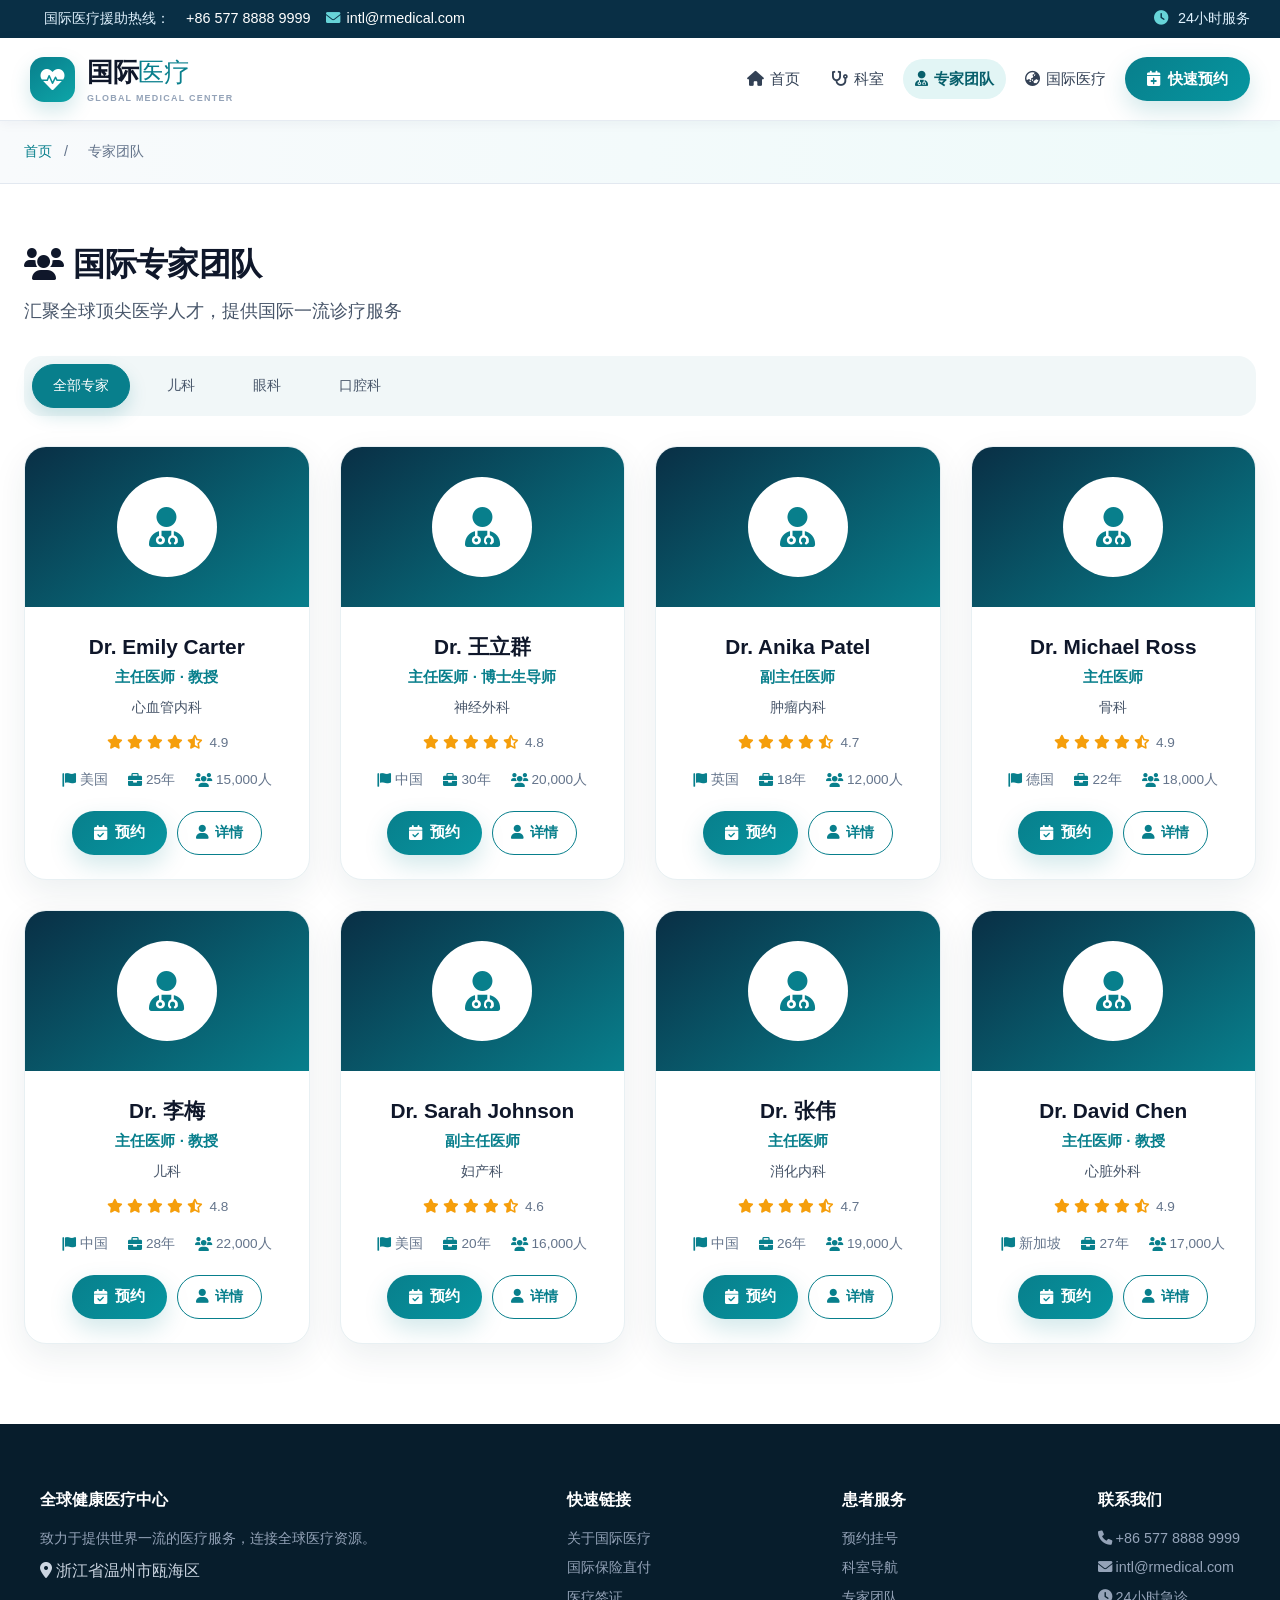
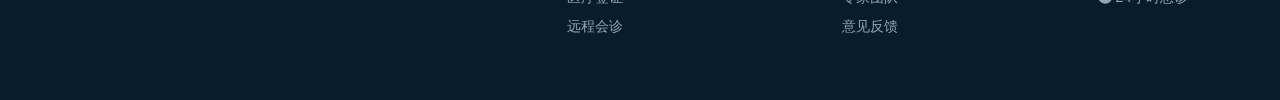
==== Hospital-website-main/pages/doctors.html @ e16c2fc0 "Add files via upload" ====
<!DOCTYPE html>
<html lang="zh-CN">
<head>
  <meta charset="UTF-8">
  <meta name="viewport" content="width=device-width, initial-scale=1.0, maximum-scale=1.5, user-scalable=yes">
  <title>医生团队 - 国际医疗中心</title>
  
  <!-- Font Awesome 图标库 -->
  <link rel="stylesheet" href="https://cdnjs.cloudflare.com/ajax/libs/font-awesome/6.0.0-beta3/css/all.min.css">
  
  <!-- 本地样式文件 -->
  <link rel="stylesheet" href="../css/style.css">
  <link rel="stylesheet" href="../css/components.css">
  <link rel="stylesheet" href="../css/responsive.css">
  <link rel="stylesheet" href="../css/pages/doctors.css">
  <link rel="stylesheet" href="../css/modern.css">
</head>
<body>
  <!-- 顶部信息栏 -->
  <div id="topBar"></div>

  <!-- 主导航 -->
  <nav id="mainNav"></nav>
  
  <!-- 面包屑导航 -->
  <div class="breadcrumb">
    <a href="../index.html">首页</a>
    <span>/</span>
    <span>专家团队</span>
  </div>
  
  <!-- 医生团队内容 -->
  <div class="doctors-page">
    <div class="section-title">
      <i class="fas fa-users"></i> 国际专家团队
    </div>
    <p class="section-subtitle">汇聚全球顶尖医学人才，提供国际一流诊疗服务</p>
    
    <!-- 筛选栏 -->
    <div class="filter-bar">
      <button class="filter-btn active" aria-pressed="true" onclick="filterDoctorDirectory('all', this)">全部专家</button>
      <button class="filter-btn" aria-pressed="false" onclick="filterDoctorDirectory('儿科', this)">儿科</button>
      <button class="filter-btn" aria-pressed="false" onclick="filterDoctorDirectory('眼科', this)">眼科</button>
      <button class="filter-btn" aria-pressed="false" onclick="filterDoctorDirectory('口腔科', this)">口腔科</button>
    </div>
    
    <!-- 医生列表 -->
    <div class="doctors-grid" id="doctorsGrid"></div>
  </div>
  
  <!-- 页脚 -->
  <footer id="mainFooter"></footer>

  <!-- JavaScript 文件 -->
  <script src="../js/data.js?v=20260824-3"></script>
  <script src="../js/main.js?v=20260824-3"></script>
  <script src="../js/pages/doctors.js?v=20260824-3"></script>
</body>
</html>
---- Hospital-website-main/css/style.css ----
/* 全局样式和变量 */
:root {
  --primary-color: #0e7490;
  --primary-dark: #155e75;
  --primary-light: #7dd3fc;
  --secondary-color: #0b3b5c;
  --text-dark: #1e293b;
  --text-medium: #475569;
  --text-light: #64748b;
  --bg-light: #f8fafc;
  --bg-blue-light: #f0f9ff;
  --bg-blue-lighter: #e0f2fe;
  --border-color: #e2e8f0;
  --shadow-sm: 0 4px 12px rgba(0,0,0,0.02);
  --shadow-md: 0 6px 14px rgba(0,0,0,0.04);
  --shadow-lg: 0 18px 30px -10px rgba(14,116,144,0.15);
  --shadow-xl: 0 20px 25px -8px rgba(14,116,144,0.2);
  --radius-sm: 12px;
  --radius-md: 20px;
  --radius-lg: 24px;
  --radius-xl: 30px;
  --transition: all 0.25s ease;
  --transition-slow: all 0.3s ease;
}

* {
  margin: 0;
  padding: 0;
  box-sizing: border-box;
  font-family: 'Inter', -apple-system, BlinkMacSystemFont, 'Segoe UI', Roboto, Helvetica, Arial, sans-serif;
}

body {
  background-color: var(--bg-light);
  color: var(--text-dark);
  line-height: 1.5;
  overflow-x: hidden;
}

/* 顶部通知栏样式 */
.top-bar {
  background: var(--secondary-color);
  color: var(--bg-blue-lighter);
  padding: 8px 24px;
  display: flex;
  justify-content: space-between;
  align-items: center;
  font-size: 0.9rem;
  flex-wrap: wrap;
  gap: 8px;
}

.top-bar i {
  margin-right: 6px;
  color: var(--primary-light);
}

.top-bar a {
  color: white;
  text-decoration: none;
  font-weight: 500;
  margin-left: 16px;
}

.top-bar a:hover {
  text-decoration: underline;
}

/* 导航栏样式 */
.navbar {
  background: white;
  padding: 16px 24px;
  display: flex;
  flex-wrap: wrap;
  align-items: center;
  justify-content: space-between;
  box-shadow: var(--shadow-sm);
  border-bottom: 1px solid var(--border-color);
  position: sticky;
  top: 0;
  z-index: 50;
}

.logo-area {
  display: flex;
  align-items: center;
  gap: 12px;
}

.logo-icon {
  background: var(--primary-color);
  width: 45px;
  height: 45px;
  border-radius: var(--radius-sm);
  display: flex;
  align-items: center;
  justify-content: center;
  color: white;
  font-size: 24px;
}

.logo-text {
  font-weight: 700;
  font-size: 1.6rem;
  letter-spacing: -0.5px;
  color: #0f172a;
}

.logo-text span {
  color: var(--primary-color);
  font-weight: 300;
}

.nav-links {
  display: flex;
  align-items: center;
  gap: 28px;
  flex-wrap: wrap;
}

.nav-links a {
  text-decoration: none;
  color: #334155;
  font-weight: 500;
  transition: color 0.2s;
  font-size: 1rem;
  display: flex;
  align-items: center;
  gap: 6px;
}

.nav-links a:hover {
  color: var(--primary-color);
}

/* 按钮样式 */
.btn-primary {
  background: var(--primary-color);
  color: white;
  border: none;
  padding: 10px 22px;
  border-radius: 30px;
  font-weight: 600;
  cursor: pointer;
  transition: background 0.3s, transform 0.1s;
  display: flex;
  align-items: center;
  gap: 8px;
  font-size: 0.95rem;
}

.btn-primary:hover {
  background: var(--primary-dark);
  transform: translateY(-1px);
}

.btn-outline {
  background: transparent;
  border: 1.5px solid var(--primary-color);
  color: var(--primary-color);
  padding: 8px 18px;
  border-radius: 30px;
  font-weight: 600;
  cursor: pointer;
  transition: 0.2s;
  display: flex;
  align-items: center;
  gap: 6px;
  font-size: 0.9rem;
}

.btn-outline:hover {
  background: var(--bg-blue-lighter);
}

/* 英雄区域 */
.hero-section {
  background: linear-gradient(135deg, var(--bg-blue-light) 0%, var(--bg-blue-lighter) 100%);
  padding: 50px 24px 64px;
  display: flex;
  flex-wrap: wrap;
  align-items: center;
  justify-content: center;
  gap: 40px;
}

.hero-content {
  max-width: 600px;
}

.hero-content h1 {
  font-size: 3rem;
  font-weight: 700;
  line-height: 1.2;
  color: #0c4a6e;
  margin-bottom: 18px;
}

.hero-content h1 i {
  color: #0284c7;
  margin-right: 8px;
}

.hero-highlight {
  color: #075985;
  background: rgba(255,255,255,0.5);
  display: inline-block;
  padding: 4px 12px;
  border-radius: 30px;
  font-weight: 600;
  margin-bottom: 12px;
  backdrop-filter: blur(4px);
}

.hero-content p {
  font-size: 1.2rem;
  color: var(--text-dark);
  margin-bottom: 28px;
}

.hero-buttons {
  display: flex;
  gap: 16px;
  flex-wrap: wrap;
}

.hero-image {
  background: white;
  border-radius: var(--radius-xl);
  padding: 24px;
  box-shadow: 0 20px 35px -10px rgba(0,0,0,0.1);
  display: flex;
  flex-direction: column;
  gap: 20px;
  min-width: 280px;
  max-width: 400px;
}

.stat-item {
  display: flex;
  align-items: center;
  gap: 16px;
}

.stat-icon {
  background: var(--bg-blue-lighter);
  width: 50px;
  height: 50px;
  border-radius: 50%;
  display: flex;
  align-items: center;
  justify-content: center;
  color: #0369a1;
  font-size: 22px;
}

.stat-text h4 {
  font-weight: 700;
  font-size: 1.4rem;
  color: #0f172a;
}

.stat-text p {
  color: var(--text-medium);
  font-size: 0.9rem;
}

/* 快速操作卡片 */
.quick-actions {
  display: flex;
  flex-wrap: wrap;
  justify-content: center;
  gap: 24px;
  padding: 40px 24px;
  background: white;
  margin-top: -30px;
  border-radius: 40px 40px 0 0;
  position: relative;
  z-index: 5;
  box-shadow: 0 -8px 20px rgba(0,0,0,0.02);
}

.action-card {
  background: #ffffff;
  border: 1px solid var(--border-color);
  border-radius: var(--radius-lg);
  padding: 24px 18px;
  width: 180px;
  text-align: center;
  transition: var(--transition);
  cursor: pointer;
  box-shadow: var(--shadow-md);
}

.action-card:hover {
  transform: translateY(-6px);
  box-shadow: var(--shadow-lg);
  border-color: var(--primary-light);
}

.action-card i {
  font-size: 30px;
  color: var(--primary-color);
  margin-bottom: 14px;
}

.action-card h3 {
  font-size: 1.1rem;
  font-weight: 600;
  margin-bottom: 6px;
}

.action-card p {
  color: var(--text-light);
  font-size: 0.85rem;
}

/* 科室部分 */
.department-section {
  padding: 50px 24px;
  max-width: 1300px;
  margin: 0 auto;
}

.section-title {
  font-size: 2rem;
  font-weight: 700;
  color: #0f172a;
  margin-bottom: 10px;
  display: flex;
  align-items: center;
  gap: 10px;
}

.section-subtitle {
  color: var(--text-medium);
  margin-bottom: 32px;
  font-size: 1.1rem;
}

.dept-grid {
  display: flex;
  flex-wrap: wrap;
  gap: 20px;
  justify-content: center;
}

.dept-item {
  background: white;
  border-radius: var(--radius-md);
  padding: 22px 20px;
  width: 160px;
  text-align: center;
  box-shadow: var(--shadow-md);
  border: 1px solid #f1f5f9;
  transition: 0.2s;
  cursor: pointer;
}

.dept-item:hover {
  border-color: var(--primary-color);
  background: var(--bg-blue-light);
}

.dept-item i {
  font-size: 28px;
  color: #0369a1;
  margin-bottom: 10px;
}

.dept-item span {
  font-weight: 500;
  display: block;
  font-size: 0.95rem;
}

/* 国际医疗部分 */
.international-section {
  background: var(--secondary-color);
  color: white;
  padding: 50px 24px;
  display: flex;
  flex-wrap: wrap;
  justify-content: center;
  gap: 50px;
  align-items: center;
}

.international-text {
  max-width: 500px;
}

.international-text h2 {
  font-size: 2.2rem;
  margin-bottom: 16px;
  font-weight: 700;
}

.international-text p {
  color: #bae6fd;
  margin-bottom: 20px;
}

.flag-icons i {
  font-size: 30px;
  margin-right: 14px;
  color: var(--primary-light);
}

.global-stats {
  display: flex;
  gap: 30px;
}

.global-stat {
  background: rgba(255,255,255,0.1);
  backdrop-filter: blur(8px);
  padding: 20px 22px;
  border-radius: var(--radius-lg);
  text-align: center;
  min-width: 120px;
}

.global-stat h3 {
  font-size: 2rem;
  font-weight: 700;
  color: white;
}

.global-stat p {
  color: #cbd5e1;
}

/* 医生团队 */
.doctors-section {
  padding: 60px 24px;
  max-width: 1300px;
  margin: 0 auto;
}

.doctor-cards {
  display: flex;
  flex-wrap: wrap;
  gap: 28px;
  justify-content: center;
  margin-top: 30px;
}

.doctor-card {
  background: white;
  border-radius: var(--radius-lg);
  padding: 24px;
  width: 240px;
  box-shadow: var(--shadow-md);
  border: 1px solid #eef2f6;
  text-align: center;
  transition: var(--transition);
}

.doctor-card:hover {
  transform: translateY(-6px);
  box-shadow: var(--shadow-xl);
}

.doctor-avatar {
  width: 80px;
  height: 80px;
  background: var(--bg-blue-lighter);
  border-radius: 50%;
  display: flex;
  align-items: center;
  justify-content: center;
  margin: 0 auto 16px;
  color: #0369a1;
  font-size: 36px;
}

.doctor-card h4 {
  font-weight: 700;
  font-size: 1.2rem;
}

.doctor-card p {
  color: var(--text-medium);
  font-size: 0.9rem;
  margin: 6px 0;
}

.badge {
  background: #dcfce7;
  color: #166534;
  padding: 4px 10px;
  border-radius: 20px;
  font-size: 0.8rem;
  display: inline-block;
  margin-top: 6px;
}

/* 面包屑导航 */
.breadcrumb {
  padding: 20px 24px;
  background: #f8fafc;
  border-bottom: 1px solid var(--border-color);
  font-size: 0.9rem;
}

.breadcrumb a {
  color: var(--primary-color);
  text-decoration: none;
}

.breadcrumb span {
  color: var(--text-light);
  margin: 0 8px;
}

.footer {
  background: #0f172a;
  color: #cbd5e1;
  padding: 40px 24px 20px;
  margin-top: 30px;
}

.footer-grid {
  display: flex;
  flex-wrap: wrap;
  justify-content: space-between;
  gap: 30px;
  max-width: 1200px;
  margin: 0 auto 30px;
}

.footer-col h4 {
  color: white;
  margin-bottom: 16px;
  font-weight: 600;
}

.footer-col a {
  display: block;
  color: #94a3b8;
  text-decoration: none;
  margin-bottom: 8px;
  font-size: 0.9rem;
}

.footer-col a:hover {
  color: var(--primary-light);
}

.footer-bottom {
  text-align: center;
  border-top: 1px solid #1e293b;
  padding-top: 20px;
  font-size: 0.85rem;
  color: #64748b;
}
---- Hospital-website-main/css/components.css ----
.card {
  background: white;
  border-radius: var(--radius-lg);
  padding: 24px;
  box-shadow: var(--shadow-md);
  transition: var(--transition);
}

.card:hover {
  transform: translateY(-4px);
  box-shadow: var(--shadow-lg);
}

.form-group {
  margin-bottom: 20px;
}

.form-label {
  display: block;
  margin-bottom: 8px;
  font-weight: 500;
  color: var(--text-dark);
}

.form-input,
.form-select,
.form-textarea {
  width: 100%;
  padding: 10px 14px;
  border: 1px solid var(--border-color);
  border-radius: 8px;
  font-size: 0.95rem;
  transition: border-color 0.2s, box-shadow 0.2s;
  font-family: inherit;
}

.form-input:focus,
.form-select:focus,
.form-textarea:focus {
  outline: none;
  border-color: var(--primary-color);
  box-shadow: 0 0 0 3px rgba(14,116,144,0.1);
}

.form-textarea {
  resize: vertical;
  min-height: 100px;
}

.tag {
  display: inline-block;
  padding: 4px 12px;
  border-radius: 20px;
  font-size: 0.8rem;
  font-weight: 500;
}

.tag-green {
  background: #dcfce7;
  color: #166534;
}

.tag-blue {
  background: #dbeafe;
  color: #1e40af;
}

.tag-orange {
  background: #ffedd5;
  color: #9a3412;
}

.tag-red {
  background: #fee2e2;
  color: #991b1b;
}

.alert {
  padding: 12px 16px;
  border-radius: 8px;
  margin-bottom: 16px;
  display: flex;
  align-items: center;
  gap: 8px;
}

.alert-info {
  background: #e0f2fe;
  color: #075985;
}

.alert-success {
  background: #dcfce7;
  color: #166534;
}

.alert-warning {
  background: #fef3c7;
  color: #92400e;
}

.alert-error {
  background: #fee2e2;
  color: #991b1b;
}

.spinner {
  width: 40px;
  height: 40px;
  border: 4px solid var(--border-color);
  border-top-color: var(--primary-color);
  border-radius: 50%;
  animation: spin 0.8s linear infinite;
  margin: 20px auto;
}

@keyframes spin {
  to { transform: rotate(360deg); }
}

/* 模态框 */
.modal-overlay {
  position: fixed;
  top: 0;
  left: 0;
  right: 0;
  bottom: 0;
  background: rgba(0,0,0,0.5);
  display: flex;
  align-items: center;
  justify-content: center;
  z-index: 100;
  animation: fadeIn 0.3s ease;
}

.modal-content {
  background: white;
  border-radius: var(--radius-lg);
  padding: 30px;
  max-width: 500px;
  width: 90%;
  max-height: 90vh;
  overflow-y: auto;
  animation: slideUp 0.3s ease;
}

@keyframes fadeIn {
  from { opacity: 0; }
  to { opacity: 1; }
}

@keyframes slideUp {
  from { transform: translateY(20px); opacity: 0; }
  to { transform: translateY(0); opacity: 1; }
}

/* Toast提示 */
.toast {
  position: fixed;
  bottom: 30px;
  right: 30px;
  background: var(--primary-color);
  color: white;
  padding: 12px 20px;
  border-radius: 8px;
  font-weight: 500;
  z-index: 1000;
  animation: slideIn 0.3s ease;
}

@keyframes slideIn {
  from { transform: translateX(100%); opacity: 0; }
  to { transform: translateX(0); opacity: 1; }
}

@keyframes slideOut {
  from { transform: translateX(0); opacity: 1; }
  to { transform: translateX(100%); opacity: 0; }
}

/* 分页 */
.pagination {
  display: flex;
  justify-content: center;
  gap: 8px;
  margin-top: 30px;
}

.page-btn {
  width: 40px;
  height: 40px;
  border: 1px solid var(--border-color);
  border-radius: 8px;
  background: white;
  cursor: pointer;
  transition: all 0.2s;
  display: flex;
  align-items: center;
  justify-content: center;
}

.page-btn:hover,
.page-btn.active {
  background: var(--primary-color);
  color: white;
  border-color: var(--primary-color);
}
---- Hospital-website-main/css/responsive.css ----
/* 响应式设计 */

/* 平板设备 */
@media (max-width: 1024px) {
  .hero-content h1 {
    font-size: 2.5rem;
  }
  
  .action-card {
    width: 160px;
  }
  
  .dept-grid {
    gap: 16px;
  }
  
  .dept-item {
    width: 140px;
  }
}

/* 手机横屏和小平板 */
@media (max-width: 768px) {
  .navbar {
    flex-direction: column;
    gap: 12px;
    align-items: stretch;
  }
  
  .nav-links {
    gap: 16px;
    justify-content: center;
  }
  
  .hero-content h1 {
    font-size: 2.2rem;
  }
  
  .hero-section {
    padding: 30px 16px 50px;
    gap: 30px;
  }
  
  .action-card {
    width: 140px;
    padding: 16px 10px;
  }
  
  .dept-item {
    width: 130px;
    padding: 16px 8px;
  }
  
  .global-stats {
    flex-wrap: wrap;
    justify-content: center;
  }
  
  .global-stat {
    min-width: 100px;
    padding: 15px;
  }
  
  .doctor-card {
    width: 200px;
  }
  
  .top-bar {
    flex-direction: column;
    align-items: center;
    text-align: center;
  }
  
  .footer-grid {
    flex-direction: column;
    gap: 24px;
  }
  
  .breadcrumb {
    padding: 15px 16px;
  }
}

/* 手机竖屏 */
@media (max-width: 480px) {
  .hero-content h1 {
    font-size: 1.8rem;
  }
  
  .hero-content p {
    font-size: 1rem;
  }
  
  .hero-buttons {
    flex-direction: column;
  }
  
  .btn-primary,
  .btn-outline {
    width: 100%;
    justify-content: center;
  }
  
  .action-card {
    width: calc(50% - 20px);
    min-width: 120px;
    padding: 12px 8px;
  }
  
  .action-card i {
    font-size: 24px;
  }
  
  .action-card h3 {
    font-size: 0.9rem;
  }
  
  .dept-item {
    width: calc(33.33% - 16px);
    min-width: 90px;
    padding: 12px 6px;
  }
  
  .dept-item i {
    font-size: 22px;
  }
  
  .dept-item span {
    font-size: 0.85rem;
  }
  
  .doctor-card {
    width: 100%;
    max-width: 280px;
    margin: 0 auto;
  }
  
  .global-stat {
    min-width: 90px;
    padding: 12px;
  }
  
  .global-stat h3 {
    font-size: 1.5rem;
  }
  
  .section-title {
    font-size: 1.5rem;
  }
  
  .section-subtitle {
    font-size: 0.95rem;
  }
  
  .modal-content {
    padding: 20px;
    margin: 10px;
  }
  
  .toast {
    bottom: 20px;
    right: 20px;
    left: 20px;
    text-align: center;
  }
}
---- Hospital-website-main/css/pages/doctors.css ----
/* 医生团队页面专用样式 */

.doctors-page {
  padding: 40px 24px;
  max-width: 1400px;
  margin: 0 auto;
}

.filter-bar {
  display: flex;
  flex-wrap: wrap;
  gap: 16px;
  margin: 30px 0;
  align-items: center;
}

.filter-btn {
  padding: 10px 20px;
  border: 1px solid var(--border-color);
  border-radius: 30px;
  background: white;
  cursor: pointer;
  transition: var(--transition);
  font-size: 0.9rem;
  font-weight: 500;
  color: var(--text-medium);
}

.filter-btn:hover {
  background: var(--bg-blue-light);
  border-color: var(--primary-light);
}

.filter-btn.active {
  background: var(--primary-color);
  color: white;
  border-color: var(--primary-color);
}

.doctors-grid {
  display: grid;
  grid-template-columns: repeat(auto-fill, minmax(280px, 1fr));
  gap: 30px;
  margin-top: 30px;
}

.doctor-profile-card {
  background: white;
  border-radius: var(--radius-md);
  overflow: hidden;
  box-shadow: var(--shadow-md);
  border: 1px solid #f1f5f9;
  transition: var(--transition-slow);
  cursor: pointer;
}

.doctor-profile-card:hover {
  transform: translateY(-8px);
  box-shadow: var(--shadow-xl);
  border-color: var(--primary-light);
}

.doctor-header {
  background: linear-gradient(135deg, var(--secondary-color) 0%, var(--primary-color) 100%);
  padding: 30px 20px;
  text-align: center;
  position: relative;
}

.doctor-avatar-large {
  width: 100px;
  height: 100px;
  background: white;
  border-radius: 50%;
  display: flex;
  align-items: center;
  justify-content: center;
  margin: 0 auto;
  color: var(--primary-color);
  font-size: 40px;
  border: 4px solid rgba(255,255,255,0.3);
}

.doctor-body {
  padding: 24px 20px;
  text-align: center;
}

.doctor-name {
  font-size: 1.3rem;
  font-weight: 700;
  color: #0f172a;
  margin-bottom: 4px;
}

.doctor-title {
  color: var(--primary-color);
  font-weight: 600;
  font-size: 0.95rem;
  margin-bottom: 8px;
}

.doctor-specialty {
  color: var(--text-medium);
  font-size: 0.9rem;
  margin-bottom: 12px;
}

.doctor-meta {
  display: flex;
  justify-content: center;
  gap: 20px;
  margin: 16px 0;
  font-size: 0.85rem;
  color: var(--text-light);
  flex-wrap: wrap;
}

.doctor-meta span {
  display: flex;
  align-items: center;
  gap: 4px;
}

.doctor-meta i {
  color: var(--primary-color);
}

.doctor-actions {
  display: flex;
  gap: 10px;
  justify-content: center;
  margin-top: 20px;
}

.rating {
  color: #f59e0b;
  margin: 8px 0;
}

.rating i {
  margin: 0 2px;
  font-size: 14px;
}

/* 响应式调整 */
@media (max-width: 768px) {
  .doctors-grid {
    grid-template-columns: repeat(auto-fill, minmax(240px, 1fr));
    gap: 20px;
  }
  
  .filter-bar {
    gap: 10px;
  }
  
  .filter-btn {
    padding: 8px 16px;
    font-size: 0.85rem;
  }
}

@media (max-width: 480px) {
  .doctors-grid {
    grid-template-columns: 1fr;
  }
  
  .doctor-avatar-large {
    width: 80px;
    height: 80px;
    font-size: 32px;
  }
}

.doctors-empty {
  grid-column: 1 / -1;
  padding: 64px 24px;
  border: 1px dashed var(--border-color);
  border-radius: var(--radius-lg);
  background: white;
  color: var(--text-medium);
  text-align: center;
}

.doctors-empty > i {
  width: 64px;
  height: 64px;
  display: inline-grid;
  place-items: center;
  margin-bottom: 18px;
  border-radius: 50%;
  background: var(--bg-blue-light);
  color: var(--primary-color);
  font-size: 26px;
}

.doctors-empty h3 { margin-bottom: 8px; color: var(--text-dark); }
---- Hospital-website-main/css/modern.css ----
/* 现代视觉与体验增强层：在原有样式之后加载 */
:root {
  --primary-color: #087f8c;
  --primary-dark: #075f6b;
  --primary-light: #67d4d8;
  --secondary-color: #092f45;
  --bg-light: #f7fafc;
  --shadow-sm: 0 2px 12px rgba(9, 47, 69, .05);
  --shadow-md: 0 12px 34px rgba(9, 47, 69, .08);
  --shadow-lg: 0 22px 50px -12px rgba(8, 127, 140, .20);
  --shadow-xl: 0 28px 60px -14px rgba(8, 127, 140, .25);
}

body { background: #fff; }
button, input, select, textarea { font: inherit; }
button:focus-visible, a:focus-visible, input:focus-visible, select:focus-visible, textarea:focus-visible {
  outline: 3px solid rgba(8, 127, 140, .28);
  outline-offset: 3px;
}

.top-bar {
  min-height: 38px;
  padding: 7px max(24px, calc((100vw - 1220px) / 2));
  background: #092f45;
}
.top-bar > div { display: flex; align-items: center; flex-wrap: wrap; gap: 8px; }
.top-bar a { margin-left: 8px; }

#mainNav {
  position: sticky;
  top: 0;
  z-index: 50;
  display: block;
  border-bottom: 1px solid rgba(226, 232, 240, .85);
  background: rgba(255, 255, 255, .92);
  box-shadow: var(--shadow-sm);
  backdrop-filter: blur(16px);
}
.navbar {
  min-height: 82px;
  max-width: 1280px;
  margin: 0 auto;
  padding: 14px 30px;
  border: 0;
  background: transparent;
  box-shadow: none;
}
.logo-area { color: inherit; text-decoration: none; }
.logo-icon {
  border-radius: 14px;
  background: linear-gradient(145deg, var(--primary-color), #0ea5a8);
  box-shadow: 0 9px 20px rgba(8,127,140,.18);
}
.logo-subtitle { display: block; margin-top: 1px; color: #94a3b8; font-size: .56rem; font-weight: 700; letter-spacing: .14em; }
.nav-links { gap: 7px; }
.nav-links a { padding: 9px 12px; border-radius: 999px; font-size: .94rem; }
.nav-links a:hover { background: #edfafa; }
.nav-links a.active { color: var(--primary-dark); background: #e2f5f5; font-weight: 700; }
.mobile-menu-btn { display: none; width: 44px; height: 44px; color: var(--secondary-color); border: 0; border-radius: 12px; background: #edfafa; cursor: pointer; font-size: 1.2rem; }

.btn-primary {
  min-height: 44px;
  justify-content: center;
  background: linear-gradient(135deg, var(--primary-color), #0796a0);
  box-shadow: 0 10px 24px rgba(8,127,140,.18);
}
.btn-primary:hover { box-shadow: 0 14px 28px rgba(8,127,140,.25); transform: translateY(-2px); }
.btn-outline { min-height: 44px; justify-content: center; background: rgba(255,255,255,.58); }

.hero-section {
  position: relative;
  overflow: hidden;
  min-height: 620px;
  padding: 72px 24px 92px;
  background: radial-gradient(circle at 75% 15%, rgba(103,212,216,.30), transparent 28%), linear-gradient(135deg, #f3fbfb 0%, #e7f7f8 50%, #edf7ff 100%);
}
.hero-section::before {
  position: absolute;
  right: -120px;
  bottom: -180px;
  width: 520px;
  height: 520px;
  border: 1px solid rgba(8,127,140,.12);
  border-radius: 50%;
  content: "";
  box-shadow: 0 0 0 70px rgba(255,255,255,.22), 0 0 0 140px rgba(255,255,255,.12);
}
.hero-content { position: relative; z-index: 1; max-width: 650px; }
.hero-content h1 { color: #092f45; font-size: clamp(2.75rem, 5vw, 4.6rem); font-weight: 800; line-height: 1.08; letter-spacing: -.055em; }
.hero-content h1 span { color: var(--primary-color); }
.hero-content p { max-width: 620px; color: #42586b; line-height: 1.8; }
.hero-highlight { border: 1px solid rgba(8,127,140,.15); background: rgba(255,255,255,.72); box-shadow: 0 5px 18px rgba(9,47,69,.05); }
.hero-image { position: relative; z-index: 1; min-width: 330px; border: 1px solid rgba(255,255,255,.9); box-shadow: 0 28px 70px -20px rgba(9,47,69,.28); }

.quick-actions { max-width: 1180px; margin: -45px auto 0; border-radius: 28px; box-shadow: 0 18px 45px rgba(9,47,69,.08); }
.action-card { width: 190px; color: inherit; border-color: #e8f0f3; cursor: pointer; }
.action-card:hover { background: linear-gradient(180deg, #fff, #f4fbfb); }
.department-section, .doctors-section { padding-top: 88px; padding-bottom: 88px; }
.dept-item { width: 170px; color: inherit; cursor: pointer; }
.section-title { letter-spacing: -.02em; }

.international-section { padding-top: 84px; padding-bottom: 84px; background: radial-gradient(circle at 80% 20%, rgba(103,212,216,.18), transparent 30%), linear-gradient(135deg, #092f45, #0a4558); }
.global-stat { border: 1px solid rgba(255,255,255,.13); background: rgba(255,255,255,.09); }
.doctor-card, .dept-card, .doctor-profile-card, .service-card, .appointment-form-section, .info-card { border-color: #e8f0f3; box-shadow: var(--shadow-md); }
.doctor-card { width: 260px; }

.breadcrumb { background: linear-gradient(90deg, #f8fafc, #eefafa); }
.department-detail, .doctors-page, .appointment-page { padding-top: 56px; padding-bottom: 80px; }
.dept-card, .doctor-profile-card, .service-card { border-radius: 22px; }
.doctor-header { background: linear-gradient(145deg, #092f45, #087f8c); }
.filter-bar { padding: 8px; border-radius: 18px; background: #f1f7f8; }
.filter-btn { border-color: transparent; background: transparent; }
.filter-btn.active { box-shadow: 0 8px 18px rgba(8,127,140,.18); }
.appointment-form-section { border: 1px solid #e8f0f3; }
.form-input, .form-select, .form-textarea { min-height: 46px; border-radius: 11px; background: #fbfdfe; }
.form-textarea { min-height: 110px; }
.info-card { border: 1px solid #e8f0f3; border-left: 4px solid var(--primary-color); }
.international-hero { padding-top: 100px; padding-bottom: 100px; background: radial-gradient(circle at 20% 20%, rgba(103,212,216,.25), transparent 28%), linear-gradient(135deg, #092f45, #087f8c); }
.partner-section { background: #f4f9fa; }
.partner-logo { border: 1px solid #e7eff1; box-shadow: var(--shadow-md); }

.footer { margin-top: 0; padding: 64px 24px 24px; background: #071d2c; }
.footer-col span { display: block; color: #94a3b8; font-size: .9rem; }
.toast { right: 26px; bottom: 26px; padding: 14px 19px; border-radius: 12px; background: #092f45; box-shadow: 0 18px 45px rgba(9,47,69,.28); }

@media (max-width: 900px) {
  .navbar { position: relative; }
  .mobile-menu-btn { display: inline-grid; place-items: center; }
  .nav-links {
    position: absolute;
    top: calc(100% + 1px);
    right: 18px;
    left: 18px;
    display: none;
    align-items: stretch;
    gap: 5px;
    padding: 14px;
    border: 1px solid #e2e8f0;
    border-radius: 18px;
    background: rgba(255,255,255,.98);
    box-shadow: 0 24px 60px rgba(9,47,69,.16);
  }
  .nav-links.open { display: flex; flex-direction: column; }
  .nav-links a { justify-content: flex-start; padding: 12px 14px; }
  .nav-links .btn-primary { width: 100%; margin-top: 6px; }
  .hero-section { min-height: auto; }
}

@media (max-width: 768px) {
  .top-bar > div:last-child { display: none; }
  .navbar { min-height: 72px; padding: 11px 18px; flex-direction: row; align-items: center; }
  .logo-icon { width: 42px; height: 42px; }
  .logo-text { font-size: 1.35rem; }
  .hero-section { padding: 58px 18px 82px; }
  .hero-image { width: min(100%, 430px); min-width: 0; }
  .quick-actions { margin: -28px 14px 0; padding: 25px 14px; border-radius: 22px; }
  .action-card { width: calc(50% - 12px); }
  .department-section, .doctors-section { padding-top: 68px; padding-bottom: 68px; }
  .international-section { padding-top: 68px; padding-bottom: 68px; }
}

@media (max-width: 480px) {
  .top-bar { justify-content: center; padding-inline: 12px; font-size: .76rem; }
  .top-bar a[href^="mailto"] { display: none; }
  .logo-subtitle { display: none; }
  .hero-content h1 { font-size: 2.5rem; }
  .hero-content p { font-size: 1.02rem; }
  .action-card { min-width: 0; }
  .dept-item { width: calc(50% - 10px); min-width: 0; }
  .filter-bar { flex-wrap: nowrap; overflow-x: auto; scrollbar-width: none; }
  .filter-btn { flex: 0 0 auto; }
}

@media (prefers-reduced-motion: reduce) {
  *, *::before, *::after { scroll-behavior: auto !important; animation-duration: .01ms !important; animation-iteration-count: 1 !important; transition-duration: .01ms !important; }
}
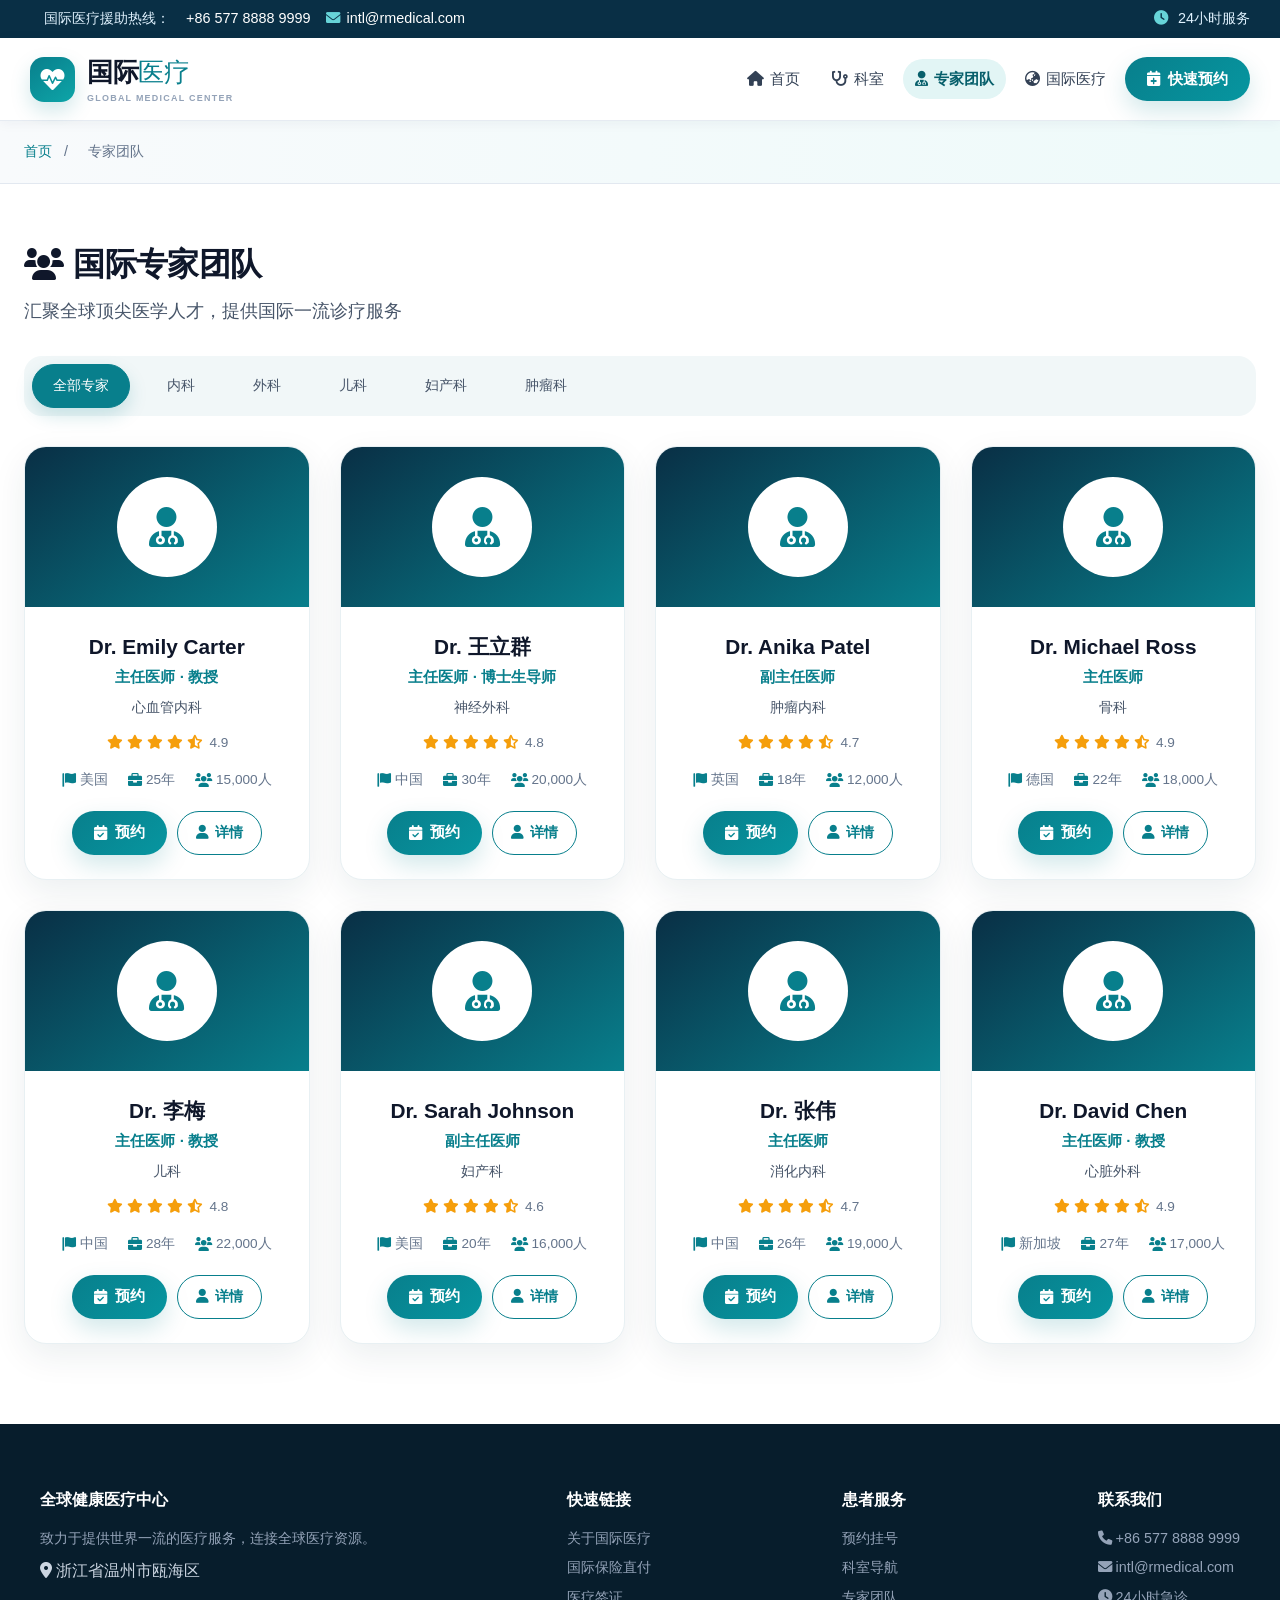
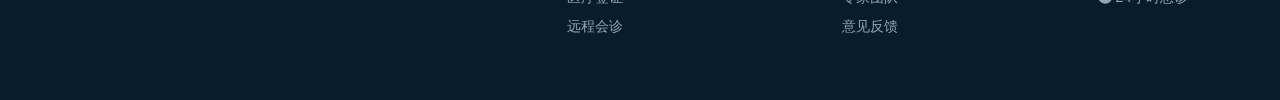
==== commit c6568fa3: "Add files via upload" ====
--- a/Hospital-website-main/pages/doctors.html
+++ b/Hospital-website-main/pages/doctors.html
@@ -38,10 +38,12 @@
     
     <!-- 筛选栏 -->
     <div class="filter-bar">
-      <button class="filter-btn active" aria-pressed="true" onclick="filterDoctorDirectory('all', this)">全部专家</button>
-      <button class="filter-btn" aria-pressed="false" onclick="filterDoctorDirectory('儿科', this)">儿科</button>
-      <button class="filter-btn" aria-pressed="false" onclick="filterDoctorDirectory('眼科', this)">眼科</button>
-      <button class="filter-btn" aria-pressed="false" onclick="filterDoctorDirectory('口腔科', this)">口腔科</button>
+      <button class="filter-btn active" aria-pressed="true" onclick="filterDoctors('all', this)">全部专家</button>
+      <button class="filter-btn" aria-pressed="false" onclick="filterDoctors('internal', this)">内科</button>
+      <button class="filter-btn" aria-pressed="false" onclick="filterDoctors('surgery', this)">外科</button>
+      <button class="filter-btn" aria-pressed="false" onclick="filterDoctors('pediatrics', this)">儿科</button>
+      <button class="filter-btn" aria-pressed="false" onclick="filterDoctors('obgyn', this)">妇产科</button>
+      <button class="filter-btn" aria-pressed="false" onclick="filterDoctors('oncology', this)">肿瘤科</button>
     </div>
     
     <!-- 医生列表 -->
@@ -52,8 +54,8 @@
   <footer id="mainFooter"></footer>
 
   <!-- JavaScript 文件 -->
-  <script src="../js/data.js?v=20260824-3"></script>
-  <script src="../js/main.js?v=20260824-3"></script>
-  <script src="../js/pages/doctors.js?v=20260824-3"></script>
+  <script src="../js/data.js?v=20260824-4"></script>
+  <script src="../js/main.js?v=20260824-4"></script>
+  <script src="../js/pages/doctors.js?v=20260824-4"></script>
 </body>
 </html>
--- a/Hospital-website-main/css/modern.css
+++ b/Hospital-website-main/css/modern.css
@@ -99,6 +99,17 @@
 .dept-item { width: 170px; color: inherit; cursor: pointer; }
 .section-title { letter-spacing: -.02em; }
 
+.home-section-heading { display: flex; align-items: end; justify-content: space-between; gap: 28px; margin-bottom: 36px; }
+.home-section-heading .section-title { margin-bottom: 8px; }
+.home-section-heading .section-subtitle { margin-bottom: 0; }
+.section-kicker { display: block; margin-bottom: 9px; color: var(--primary-color); font-size: .72rem; font-weight: 800; letter-spacing: .16em; }
+.section-more { display: inline-flex; flex: 0 0 auto; align-items: center; gap: 8px; padding: 10px 16px; color: var(--primary-dark); border: 1px solid #cfe7e9; border-radius: 999px; background: white; font-size: .88rem; font-weight: 700; text-decoration: none; transition: .2s; }
+.section-more:hover { border-color: var(--primary-light); background: #edfafa; transform: translateY(-2px); }
+.dept-item small { display: block; margin-top: 7px; color: #94a3b8; font-size: .72rem; }
+.doctor-card { display: flex; flex-direction: column; align-items: center; }
+.doctor-book-link { display: inline-flex; align-items: center; gap: 7px; margin-top: 17px; color: var(--primary-color); font-size: .84rem; font-weight: 700; text-decoration: none; }
+.doctor-book-link:hover { color: var(--primary-dark); }
+
 .international-section { padding-top: 84px; padding-bottom: 84px; background: radial-gradient(circle at 80% 20%, rgba(103,212,216,.18), transparent 30%), linear-gradient(135deg, #092f45, #0a4558); }
 .global-stat { border: 1px solid rgba(255,255,255,.13); background: rgba(255,255,255,.09); }
 .doctor-card, .dept-card, .doctor-profile-card, .service-card, .appointment-form-section, .info-card { border-color: #e8f0f3; box-shadow: var(--shadow-md); }
@@ -157,6 +168,7 @@
   .action-card { width: calc(50% - 12px); }
   .department-section, .doctors-section { padding-top: 68px; padding-bottom: 68px; }
   .international-section { padding-top: 68px; padding-bottom: 68px; }
+  .home-section-heading { align-items: flex-start; flex-direction: column; gap: 16px; }
 }
 
 @media (max-width: 480px) {
